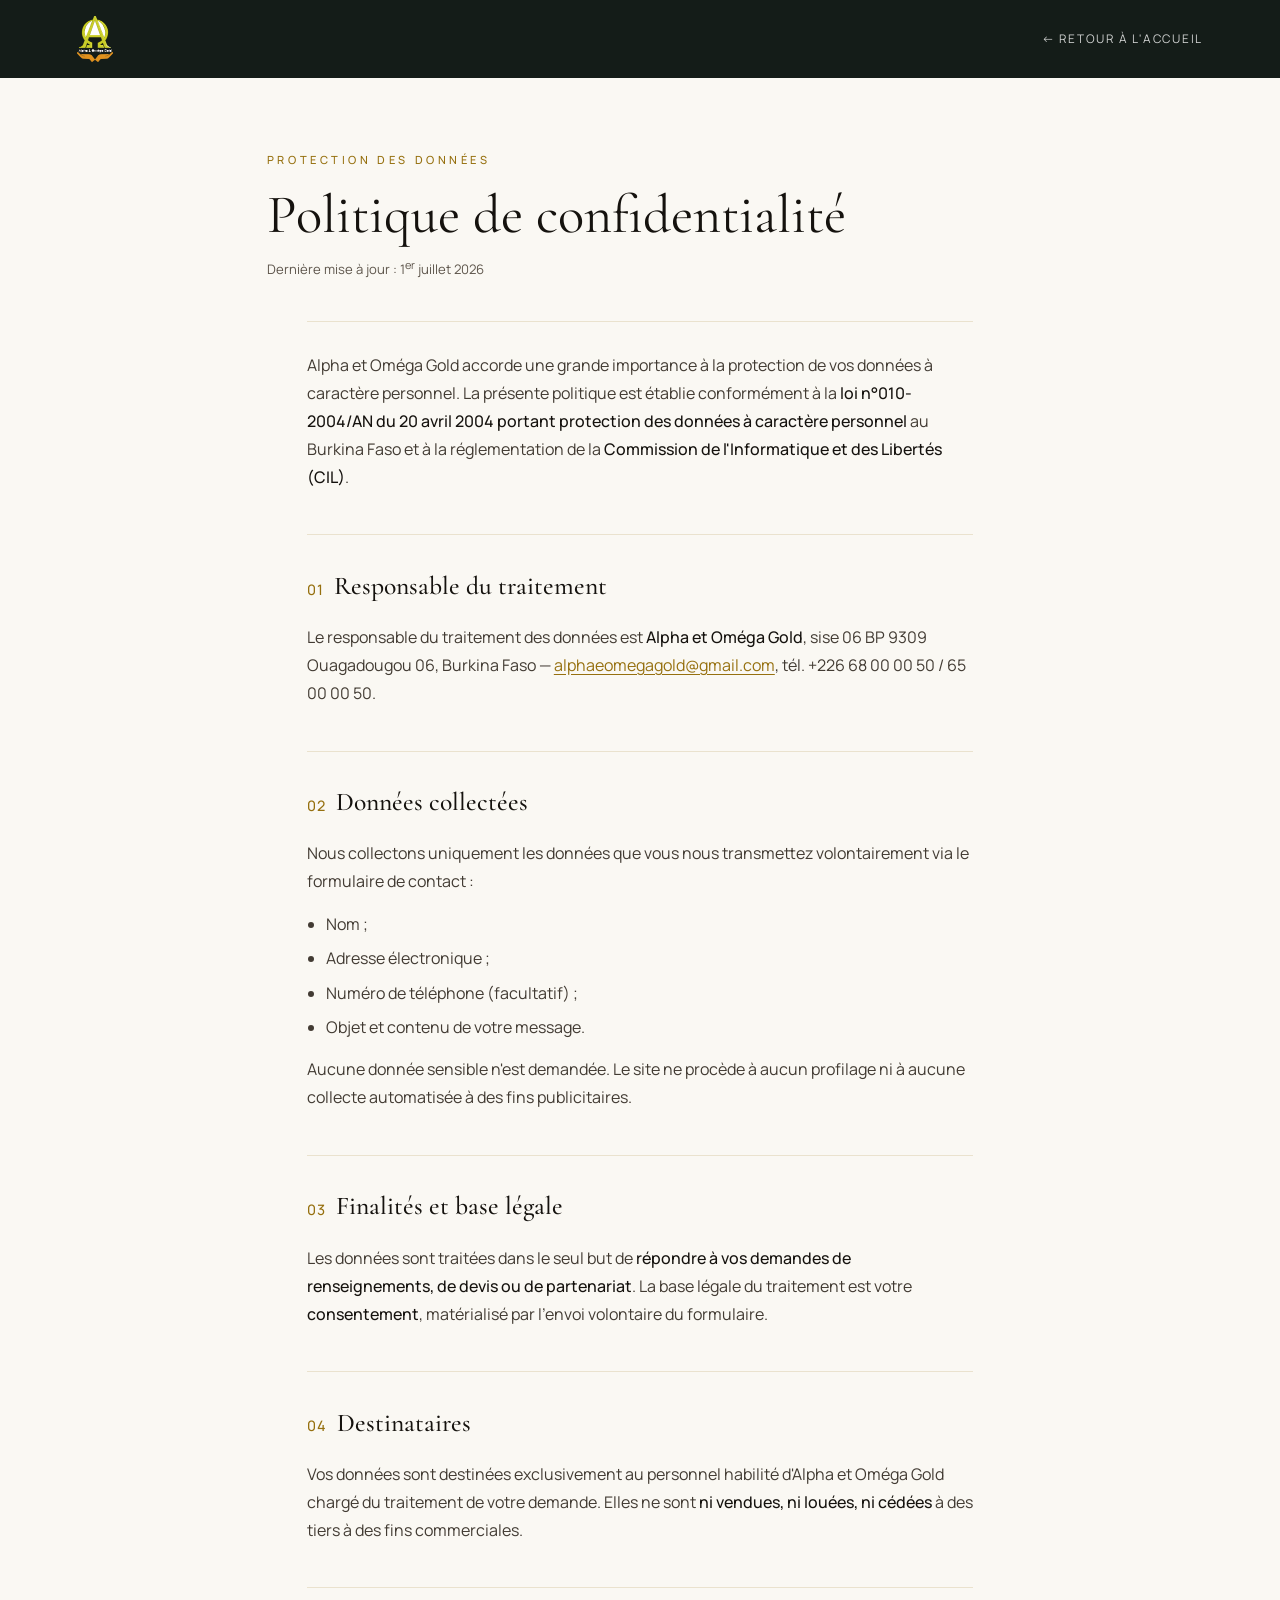
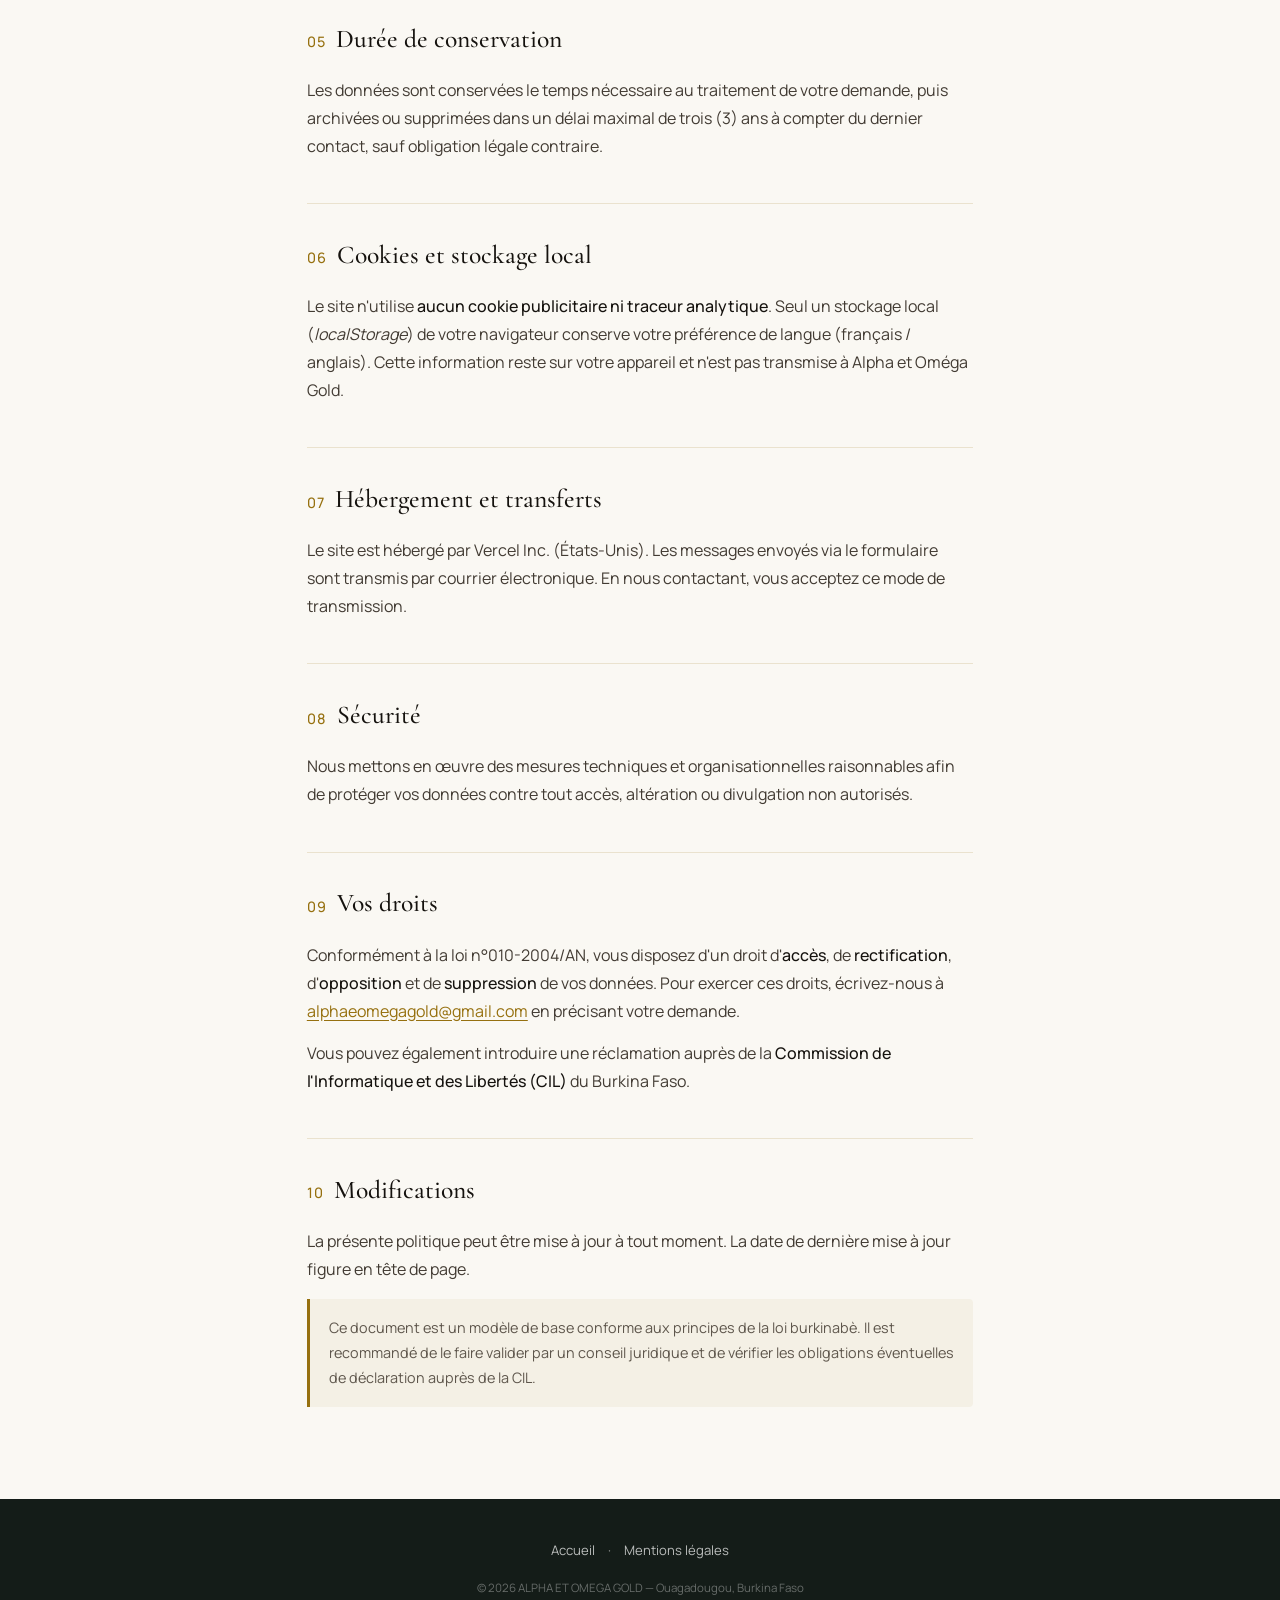
==== confidentialite.html @ 69fea49a "v9.5 — Pages légales (droit BF) + favicon officiel - Favicon aux couleurs de marque à partir du mono" ====
<!DOCTYPE html>
<html lang="fr">
<head>
<meta charset="UTF-8">
<meta name="viewport" content="width=device-width,initial-scale=1">
<meta name="theme-color" content="#141c18">
<title>Politique de confidentialité — ALPHA ET OMEGA GOLD</title>
<meta name="description" content="Politique de confidentialité et protection des données personnelles d'Alpha & Oméga Gold, conforme à la loi n°010-2004/AN du Burkina Faso.">
<meta name="robots" content="index,follow">
<link rel="canonical" href="https://omegagold.vercel.app/confidentialite">
<link rel="icon" href="assets/favicon.ico" sizes="any">
<link rel="icon" type="image/png" sizes="32x32" href="assets/favicon-32.png">
<link rel="apple-touch-icon" href="assets/apple-touch-icon.png">
<link rel="preconnect" href="https://fonts.googleapis.com"><link rel="preconnect" href="https://fonts.gstatic.com" crossorigin>
<link href="https://fonts.googleapis.com/css2?family=Cormorant+Garamond:ital,wght@0,400;0,500;1,400&family=Italiana&family=Manrope:wght@400;500&display=swap" rel="stylesheet">
<style>
:root{--bg:#faf8f3;--dark:#141c18;--gold:#96700f;--gold-l:#caa03a;--w:#15120e;--g:#423b33;--gd:#5e564c;--b:rgba(150,112,15,.16);--se:'Cormorant Garamond',Georgia,serif;--di:'Italiana',Georgia,serif;--bo:'Manrope',system-ui,sans-serif}
*,*::before,*::after{margin:0;padding:0;box-sizing:border-box}
body{background:var(--bg);color:var(--w);font-family:var(--bo);font-weight:400;line-height:1.75;-webkit-font-smoothing:antialiased}
a{color:var(--gold);text-underline-offset:3px}a:hover{color:var(--gold-l)}
img{max-width:100%;display:block}
.topbar{background:var(--dark);display:flex;align-items:center;justify-content:space-between;padding:1rem 6%;position:sticky;top:0;z-index:10}
.topbar .logo img{height:46px;width:auto;display:block}
.topbar .home{color:rgba(255,255,255,.8);text-decoration:none;font-size:.74rem;letter-spacing:.15em;text-transform:uppercase}
.topbar .home:hover{color:var(--gold-l)}
.head{padding:4.5rem 6% 2.5rem;max-width:900px;margin:0 auto}
.eyebrow{font-size:.7rem;letter-spacing:.32em;text-transform:uppercase;color:var(--gold);font-weight:500;margin-bottom:1rem}
h1{font-family:var(--se);font-weight:400;font-size:clamp(2.2rem,5vw,3.4rem);line-height:1.1;margin-bottom:.6rem}
.updated{font-size:.82rem;color:var(--gd)}
main{max-width:820px;margin:0 auto;padding:0 6% 4rem}
section{padding:1.8rem 0;border-top:1px solid var(--b)}
h2{font-family:var(--se);font-weight:500;font-size:1.6rem;margin-bottom:.9rem;color:var(--w)}
h2 .n{color:var(--gold);font-size:.9rem;font-family:var(--bo);letter-spacing:.1em;margin-right:.6rem;vertical-align:middle}
p{margin-bottom:.9rem;color:var(--g)}
ul{margin:.4rem 0 .9rem 1.2rem;color:var(--g)}li{margin-bottom:.4rem}
strong{color:var(--w);font-weight:500}
.dl{list-style:none;margin:0}.dl li{margin-bottom:.5rem}.dl b{color:var(--w);font-weight:500;display:inline-block;min-width:180px}
.note{background:rgba(150,112,15,.06);border-left:3px solid var(--gold);padding:1rem 1.2rem;font-size:.9rem;color:var(--gd);border-radius:0 4px 4px 0;margin-top:1rem}
footer{background:var(--dark);color:rgba(255,255,255,.55);padding:2.5rem 6%;text-align:center;font-size:.82rem}
footer a{color:rgba(255,255,255,.7);text-decoration:none;margin:0 .6rem}footer a:hover{color:var(--gold-l)}
footer .cop{margin-top:1rem;font-size:.72rem;color:rgba(255,255,255,.35)}
@media(max-width:600px){.dl b{min-width:auto;display:block}}
</style>
</head>
<body>
<div class="topbar">
  <a href="/" class="logo" aria-label="Accueil"><img src="assets/logo-light.png" alt="Alpha & Oméga Gold"></a>
  <a href="/" class="home">← Retour à l'accueil</a>
</div>

<div class="head">
  <div class="eyebrow">Protection des données</div>
  <h1>Politique de confidentialité</h1>
  <div class="updated">Dernière mise à jour : 1<sup>er</sup> juillet 2026</div>
</div>

<main>
  <section>
    <p>Alpha et Oméga Gold accorde une grande importance à la protection de vos données à caractère personnel. La présente politique est établie conformément à la <strong>loi n°010-2004/AN du 20 avril 2004 portant protection des données à caractère personnel</strong> au Burkina Faso et à la réglementation de la <strong>Commission de l'Informatique et des Libertés (CIL)</strong>.</p>
  </section>

  <section>
    <h2><span class="n">01</span>Responsable du traitement</h2>
    <p>Le responsable du traitement des données est <strong>Alpha et Oméga Gold</strong>, sise 06 BP 9309 Ouagadougou 06, Burkina Faso — <a href="mailto:alphaeomegagold@gmail.com">alphaeomegagold@gmail.com</a>, tél. +226 68 00 00 50 / 65 00 00 50.</p>
  </section>

  <section>
    <h2><span class="n">02</span>Données collectées</h2>
    <p>Nous collectons uniquement les données que vous nous transmettez volontairement via le formulaire de contact :</p>
    <ul>
      <li>Nom ;</li>
      <li>Adresse électronique ;</li>
      <li>Numéro de téléphone (facultatif) ;</li>
      <li>Objet et contenu de votre message.</li>
    </ul>
    <p>Aucune donnée sensible n'est demandée. Le site ne procède à aucun profilage ni à aucune collecte automatisée à des fins publicitaires.</p>
  </section>

  <section>
    <h2><span class="n">03</span>Finalités et base légale</h2>
    <p>Les données sont traitées dans le seul but de <strong>répondre à vos demandes de renseignements, de devis ou de partenariat</strong>. La base légale du traitement est votre <strong>consentement</strong>, matérialisé par l'envoi volontaire du formulaire.</p>
  </section>

  <section>
    <h2><span class="n">04</span>Destinataires</h2>
    <p>Vos données sont destinées exclusivement au personnel habilité d'Alpha et Oméga Gold chargé du traitement de votre demande. Elles ne sont <strong>ni vendues, ni louées, ni cédées</strong> à des tiers à des fins commerciales.</p>
  </section>

  <section>
    <h2><span class="n">05</span>Durée de conservation</h2>
    <p>Les données sont conservées le temps nécessaire au traitement de votre demande, puis archivées ou supprimées dans un délai maximal de trois (3) ans à compter du dernier contact, sauf obligation légale contraire.</p>
  </section>

  <section>
    <h2><span class="n">06</span>Cookies et stockage local</h2>
    <p>Le site n'utilise <strong>aucun cookie publicitaire ni traceur analytique</strong>. Seul un stockage local (<em>localStorage</em>) de votre navigateur conserve votre préférence de langue (français / anglais). Cette information reste sur votre appareil et n'est pas transmise à Alpha et Oméga Gold.</p>
  </section>

  <section>
    <h2><span class="n">07</span>Hébergement et transferts</h2>
    <p>Le site est hébergé par Vercel Inc. (États-Unis). Les messages envoyés via le formulaire sont transmis par courrier électronique. En nous contactant, vous acceptez ce mode de transmission.</p>
  </section>

  <section>
    <h2><span class="n">08</span>Sécurité</h2>
    <p>Nous mettons en œuvre des mesures techniques et organisationnelles raisonnables afin de protéger vos données contre tout accès, altération ou divulgation non autorisés.</p>
  </section>

  <section>
    <h2><span class="n">09</span>Vos droits</h2>
    <p>Conformément à la loi n°010-2004/AN, vous disposez d'un droit d'<strong>accès</strong>, de <strong>rectification</strong>, d'<strong>opposition</strong> et de <strong>suppression</strong> de vos données. Pour exercer ces droits, écrivez-nous à <a href="mailto:alphaeomegagold@gmail.com">alphaeomegagold@gmail.com</a> en précisant votre demande.</p>
    <p>Vous pouvez également introduire une réclamation auprès de la <strong>Commission de l'Informatique et des Libertés (CIL)</strong> du Burkina Faso.</p>
  </section>

  <section>
    <h2><span class="n">10</span>Modifications</h2>
    <p>La présente politique peut être mise à jour à tout moment. La date de dernière mise à jour figure en tête de page.</p>
    <div class="note">Ce document est un modèle de base conforme aux principes de la loi burkinabè. Il est recommandé de le faire valider par un conseil juridique et de vérifier les obligations éventuelles de déclaration auprès de la CIL.</div>
  </section>
</main>

<footer>
  <div><a href="/">Accueil</a> · <a href="/mentions-legales.html">Mentions légales</a></div>
  <div class="cop">© <span id="yr">2026</span> ALPHA ET OMEGA GOLD — Ouagadougou, Burkina Faso</div>
</footer>
<script>document.getElementById('yr').textContent=new Date().getFullYear()</script>
</body>
</html>
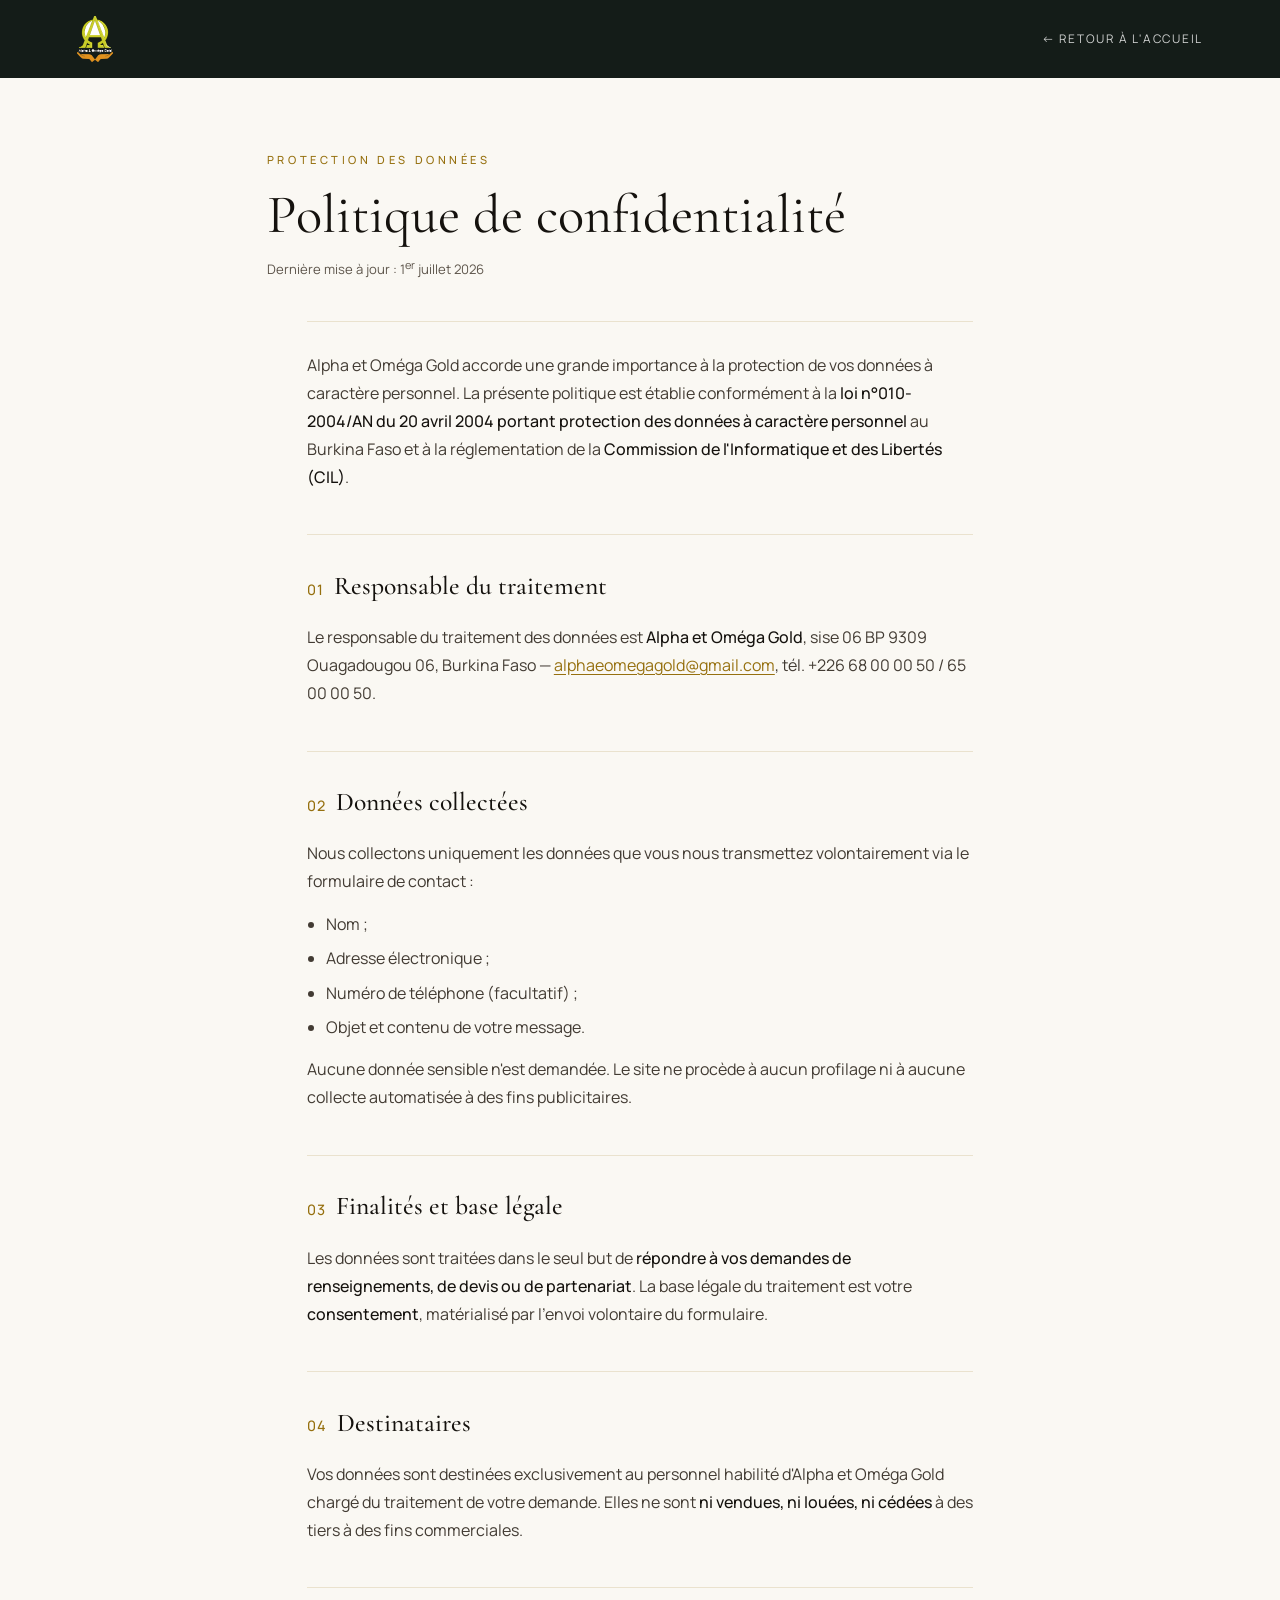
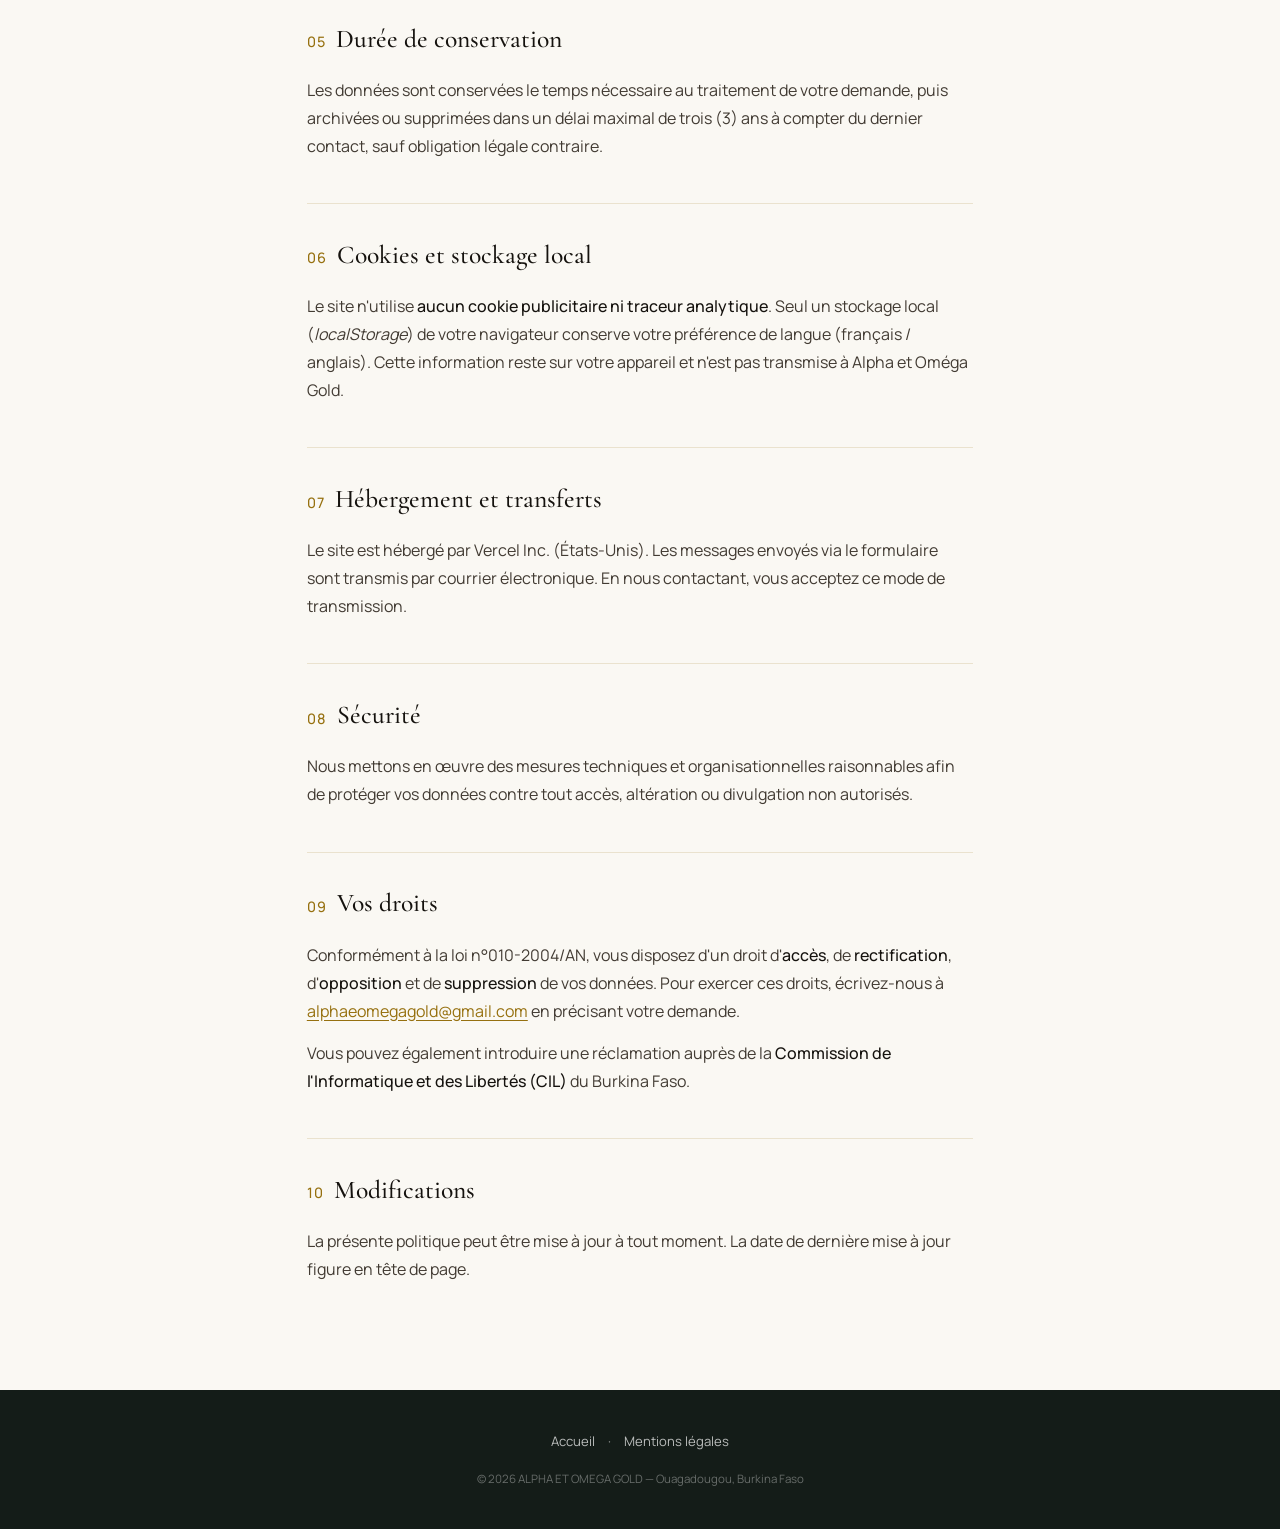
==== commit 3e05ca7c: "v9.6 — Retrait de la note "modèle de base" sur la page confidentialité Co-Authored-By: Claude Opus 4" ====
--- a/confidentialite.html
+++ b/confidentialite.html
@@ -115,7 +115,6 @@
   <section>
     <h2><span class="n">10</span>Modifications</h2>
     <p>La présente politique peut être mise à jour à tout moment. La date de dernière mise à jour figure en tête de page.</p>
-    <div class="note">Ce document est un modèle de base conforme aux principes de la loi burkinabè. Il est recommandé de le faire valider par un conseil juridique et de vérifier les obligations éventuelles de déclaration auprès de la CIL.</div>
   </section>
 </main>
 
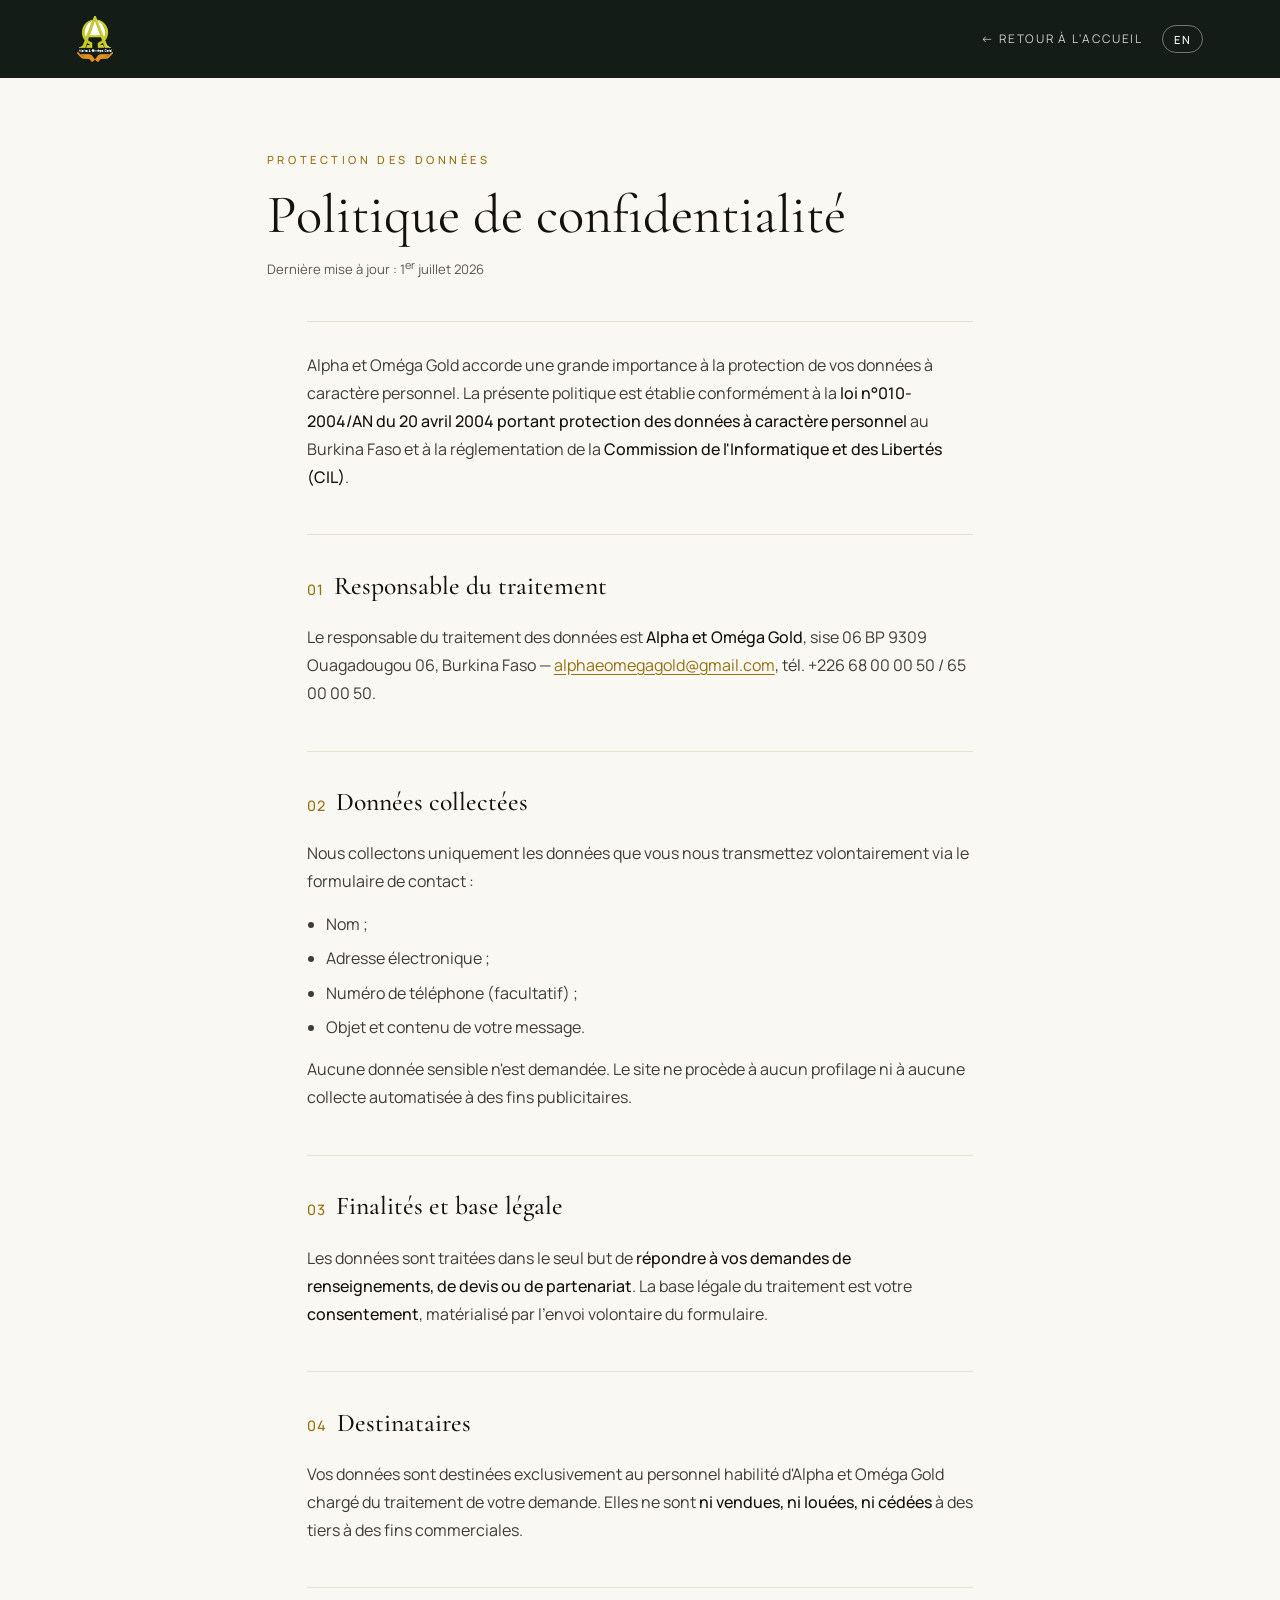
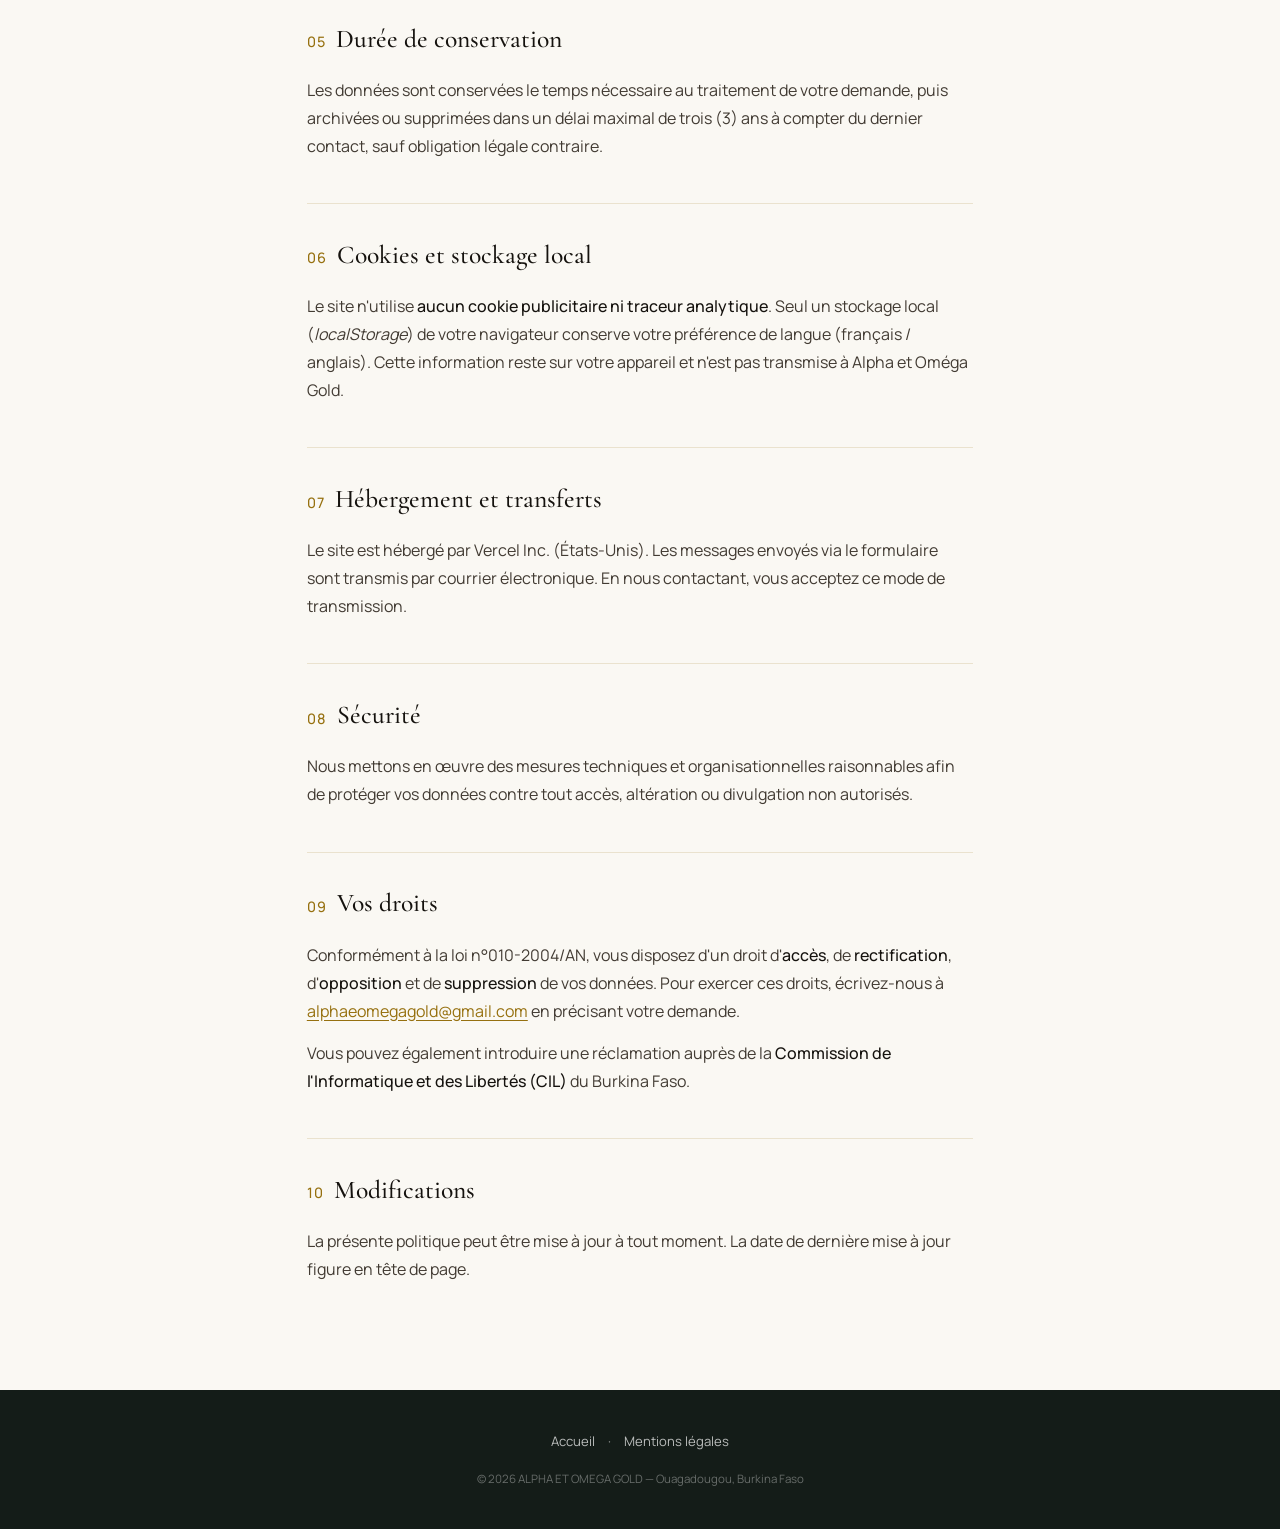
==== commit 2be81eab: "v10.2 — Pages légales bilingues FR/EN - Mentions légales et Politique de confidentialité disponibles" ====
--- a/confidentialite.html
+++ b/confidentialite.html
@@ -16,13 +16,17 @@
 <style>
 :root{--bg:#faf8f3;--dark:#141c18;--gold:#96700f;--gold-l:#caa03a;--w:#15120e;--g:#423b33;--gd:#5e564c;--b:rgba(150,112,15,.16);--se:'Cormorant Garamond',Georgia,serif;--di:'Italiana',Georgia,serif;--bo:'Manrope',system-ui,sans-serif}
 *,*::before,*::after{margin:0;padding:0;box-sizing:border-box}
+[hidden]{display:none!important}
 body{background:var(--bg);color:var(--w);font-family:var(--bo);font-weight:400;line-height:1.75;-webkit-font-smoothing:antialiased}
 a{color:var(--gold);text-underline-offset:3px}a:hover{color:var(--gold-l)}
 img{max-width:100%;display:block}
-.topbar{background:var(--dark);display:flex;align-items:center;justify-content:space-between;padding:1rem 6%;position:sticky;top:0;z-index:10}
+.topbar{background:var(--dark);display:flex;align-items:center;justify-content:space-between;padding:1rem 6%;position:sticky;top:0;z-index:10;gap:1rem;flex-wrap:wrap}
 .topbar .logo img{height:46px;width:auto;display:block}
+.tb-right{display:flex;align-items:center;gap:1.2rem}
 .topbar .home{color:rgba(255,255,255,.8);text-decoration:none;font-size:.74rem;letter-spacing:.15em;text-transform:uppercase}
 .topbar .home:hover{color:var(--gold-l)}
+.lang-switch{border:1px solid rgba(255,255,255,.4);background:transparent;color:#fff;font-family:var(--bo);font-size:.7rem;letter-spacing:.12em;font-weight:500;padding:.35rem .7rem;border-radius:20px;cursor:pointer;text-transform:uppercase;transition:all .3s}
+.lang-switch:hover{background:var(--gold);border-color:var(--gold)}
 .head{padding:4.5rem 6% 2.5rem;max-width:900px;margin:0 auto}
 .eyebrow{font-size:.7rem;letter-spacing:.32em;text-transform:uppercase;color:var(--gold);font-weight:500;margin-bottom:1rem}
 h1{font-family:var(--se);font-weight:400;font-size:clamp(2.2rem,5vw,3.4rem);line-height:1.1;margin-bottom:.6rem}
@@ -35,7 +39,6 @@
 ul{margin:.4rem 0 .9rem 1.2rem;color:var(--g)}li{margin-bottom:.4rem}
 strong{color:var(--w);font-weight:500}
 .dl{list-style:none;margin:0}.dl li{margin-bottom:.5rem}.dl b{color:var(--w);font-weight:500;display:inline-block;min-width:180px}
-.note{background:rgba(150,112,15,.06);border-left:3px solid var(--gold);padding:1rem 1.2rem;font-size:.9rem;color:var(--gd);border-radius:0 4px 4px 0;margin-top:1rem}
 footer{background:var(--dark);color:rgba(255,255,255,.55);padding:2.5rem 6%;text-align:center;font-size:.82rem}
 footer a{color:rgba(255,255,255,.7);text-decoration:none;margin:0 .6rem}footer a:hover{color:var(--gold-l)}
 footer .cop{margin-top:1rem;font-size:.72rem;color:rgba(255,255,255,.35)}
@@ -45,83 +48,157 @@
 <body>
 <div class="topbar">
   <a href="/" class="logo" aria-label="Accueil"><img src="assets/logo-light.png" alt="Alpha & Oméga Gold"></a>
-  <a href="/" class="home">← Retour à l'accueil</a>
+  <div class="tb-right">
+    <a href="/" class="home" data-fr="← Retour à l'accueil" data-en="← Back to home">← Retour à l'accueil</a>
+    <button class="lang-switch" id="langBtn" aria-label="Changer de langue">EN</button>
+  </div>
 </div>
 
-<div class="head">
-  <div class="eyebrow">Protection des données</div>
-  <h1>Politique de confidentialité</h1>
-  <div class="updated">Dernière mise à jour : 1<sup>er</sup> juillet 2026</div>
+<!-- FRANÇAIS -->
+<div data-lang="fr">
+  <div class="head">
+    <div class="eyebrow">Protection des données</div>
+    <h1>Politique de confidentialité</h1>
+    <div class="updated">Dernière mise à jour : 1<sup>er</sup> juillet 2026</div>
+  </div>
+  <main>
+    <section>
+      <p>Alpha et Oméga Gold accorde une grande importance à la protection de vos données à caractère personnel. La présente politique est établie conformément à la <strong>loi n°010-2004/AN du 20 avril 2004 portant protection des données à caractère personnel</strong> au Burkina Faso et à la réglementation de la <strong>Commission de l'Informatique et des Libertés (CIL)</strong>.</p>
+    </section>
+    <section>
+      <h2><span class="n">01</span>Responsable du traitement</h2>
+      <p>Le responsable du traitement des données est <strong>Alpha et Oméga Gold</strong>, sise 06 BP 9309 Ouagadougou 06, Burkina Faso — <a href="mailto:alphaeomegagold@gmail.com">alphaeomegagold@gmail.com</a>, tél. +226 68 00 00 50 / 65 00 00 50.</p>
+    </section>
+    <section>
+      <h2><span class="n">02</span>Données collectées</h2>
+      <p>Nous collectons uniquement les données que vous nous transmettez volontairement via le formulaire de contact :</p>
+      <ul>
+        <li>Nom ;</li>
+        <li>Adresse électronique ;</li>
+        <li>Numéro de téléphone (facultatif) ;</li>
+        <li>Objet et contenu de votre message.</li>
+      </ul>
+      <p>Aucune donnée sensible n'est demandée. Le site ne procède à aucun profilage ni à aucune collecte automatisée à des fins publicitaires.</p>
+    </section>
+    <section>
+      <h2><span class="n">03</span>Finalités et base légale</h2>
+      <p>Les données sont traitées dans le seul but de <strong>répondre à vos demandes de renseignements, de devis ou de partenariat</strong>. La base légale du traitement est votre <strong>consentement</strong>, matérialisé par l'envoi volontaire du formulaire.</p>
+    </section>
+    <section>
+      <h2><span class="n">04</span>Destinataires</h2>
+      <p>Vos données sont destinées exclusivement au personnel habilité d'Alpha et Oméga Gold chargé du traitement de votre demande. Elles ne sont <strong>ni vendues, ni louées, ni cédées</strong> à des tiers à des fins commerciales.</p>
+    </section>
+    <section>
+      <h2><span class="n">05</span>Durée de conservation</h2>
+      <p>Les données sont conservées le temps nécessaire au traitement de votre demande, puis archivées ou supprimées dans un délai maximal de trois (3) ans à compter du dernier contact, sauf obligation légale contraire.</p>
+    </section>
+    <section>
+      <h2><span class="n">06</span>Cookies et stockage local</h2>
+      <p>Le site n'utilise <strong>aucun cookie publicitaire ni traceur analytique</strong>. Seul un stockage local (<em>localStorage</em>) de votre navigateur conserve votre préférence de langue (français / anglais). Cette information reste sur votre appareil et n'est pas transmise à Alpha et Oméga Gold.</p>
+    </section>
+    <section>
+      <h2><span class="n">07</span>Hébergement et transferts</h2>
+      <p>Le site est hébergé par Vercel Inc. (États-Unis). Les messages envoyés via le formulaire sont transmis par courrier électronique. En nous contactant, vous acceptez ce mode de transmission.</p>
+    </section>
+    <section>
+      <h2><span class="n">08</span>Sécurité</h2>
+      <p>Nous mettons en œuvre des mesures techniques et organisationnelles raisonnables afin de protéger vos données contre tout accès, altération ou divulgation non autorisés.</p>
+    </section>
+    <section>
+      <h2><span class="n">09</span>Vos droits</h2>
+      <p>Conformément à la loi n°010-2004/AN, vous disposez d'un droit d'<strong>accès</strong>, de <strong>rectification</strong>, d'<strong>opposition</strong> et de <strong>suppression</strong> de vos données. Pour exercer ces droits, écrivez-nous à <a href="mailto:alphaeomegagold@gmail.com">alphaeomegagold@gmail.com</a> en précisant votre demande.</p>
+      <p>Vous pouvez également introduire une réclamation auprès de la <strong>Commission de l'Informatique et des Libertés (CIL)</strong> du Burkina Faso.</p>
+    </section>
+    <section>
+      <h2><span class="n">10</span>Modifications</h2>
+      <p>La présente politique peut être mise à jour à tout moment. La date de dernière mise à jour figure en tête de page.</p>
+    </section>
+  </main>
 </div>
 
-<main>
-  <section>
-    <p>Alpha et Oméga Gold accorde une grande importance à la protection de vos données à caractère personnel. La présente politique est établie conformément à la <strong>loi n°010-2004/AN du 20 avril 2004 portant protection des données à caractère personnel</strong> au Burkina Faso et à la réglementation de la <strong>Commission de l'Informatique et des Libertés (CIL)</strong>.</p>
-  </section>
-
-  <section>
-    <h2><span class="n">01</span>Responsable du traitement</h2>
-    <p>Le responsable du traitement des données est <strong>Alpha et Oméga Gold</strong>, sise 06 BP 9309 Ouagadougou 06, Burkina Faso — <a href="mailto:alphaeomegagold@gmail.com">alphaeomegagold@gmail.com</a>, tél. +226 68 00 00 50 / 65 00 00 50.</p>
-  </section>
-
-  <section>
-    <h2><span class="n">02</span>Données collectées</h2>
-    <p>Nous collectons uniquement les données que vous nous transmettez volontairement via le formulaire de contact :</p>
-    <ul>
-      <li>Nom ;</li>
-      <li>Adresse électronique ;</li>
-      <li>Numéro de téléphone (facultatif) ;</li>
-      <li>Objet et contenu de votre message.</li>
-    </ul>
-    <p>Aucune donnée sensible n'est demandée. Le site ne procède à aucun profilage ni à aucune collecte automatisée à des fins publicitaires.</p>
-  </section>
-
-  <section>
-    <h2><span class="n">03</span>Finalités et base légale</h2>
-    <p>Les données sont traitées dans le seul but de <strong>répondre à vos demandes de renseignements, de devis ou de partenariat</strong>. La base légale du traitement est votre <strong>consentement</strong>, matérialisé par l'envoi volontaire du formulaire.</p>
-  </section>
-
-  <section>
-    <h2><span class="n">04</span>Destinataires</h2>
-    <p>Vos données sont destinées exclusivement au personnel habilité d'Alpha et Oméga Gold chargé du traitement de votre demande. Elles ne sont <strong>ni vendues, ni louées, ni cédées</strong> à des tiers à des fins commerciales.</p>
-  </section>
-
-  <section>
-    <h2><span class="n">05</span>Durée de conservation</h2>
-    <p>Les données sont conservées le temps nécessaire au traitement de votre demande, puis archivées ou supprimées dans un délai maximal de trois (3) ans à compter du dernier contact, sauf obligation légale contraire.</p>
-  </section>
-
-  <section>
-    <h2><span class="n">06</span>Cookies et stockage local</h2>
-    <p>Le site n'utilise <strong>aucun cookie publicitaire ni traceur analytique</strong>. Seul un stockage local (<em>localStorage</em>) de votre navigateur conserve votre préférence de langue (français / anglais). Cette information reste sur votre appareil et n'est pas transmise à Alpha et Oméga Gold.</p>
-  </section>
-
-  <section>
-    <h2><span class="n">07</span>Hébergement et transferts</h2>
-    <p>Le site est hébergé par Vercel Inc. (États-Unis). Les messages envoyés via le formulaire sont transmis par courrier électronique. En nous contactant, vous acceptez ce mode de transmission.</p>
-  </section>
-
-  <section>
-    <h2><span class="n">08</span>Sécurité</h2>
-    <p>Nous mettons en œuvre des mesures techniques et organisationnelles raisonnables afin de protéger vos données contre tout accès, altération ou divulgation non autorisés.</p>
-  </section>
-
-  <section>
-    <h2><span class="n">09</span>Vos droits</h2>
-    <p>Conformément à la loi n°010-2004/AN, vous disposez d'un droit d'<strong>accès</strong>, de <strong>rectification</strong>, d'<strong>opposition</strong> et de <strong>suppression</strong> de vos données. Pour exercer ces droits, écrivez-nous à <a href="mailto:alphaeomegagold@gmail.com">alphaeomegagold@gmail.com</a> en précisant votre demande.</p>
-    <p>Vous pouvez également introduire une réclamation auprès de la <strong>Commission de l'Informatique et des Libertés (CIL)</strong> du Burkina Faso.</p>
-  </section>
-
-  <section>
-    <h2><span class="n">10</span>Modifications</h2>
-    <p>La présente politique peut être mise à jour à tout moment. La date de dernière mise à jour figure en tête de page.</p>
-  </section>
-</main>
+<!-- ENGLISH -->
+<div data-lang="en" hidden>
+  <div class="head">
+    <div class="eyebrow">Data protection</div>
+    <h1>Privacy policy</h1>
+    <div class="updated">Last updated: July 1, 2026</div>
+  </div>
+  <main>
+    <section>
+      <p>Alpha et Oméga Gold attaches great importance to the protection of your personal data. This policy is established in accordance with <strong>law n°010-2004/AN of 20 April 2004 on the protection of personal data</strong> in Burkina Faso and with the regulations of the <strong>Commission de l'Informatique et des Libertés (CIL)</strong>.</p>
+    </section>
+    <section>
+      <h2><span class="n">01</span>Data controller</h2>
+      <p>The data controller is <strong>Alpha et Oméga Gold</strong>, located at 06 BP 9309 Ouagadougou 06, Burkina Faso — <a href="mailto:alphaeomegagold@gmail.com">alphaeomegagold@gmail.com</a>, phone +226 68 00 00 50 / 65 00 00 50.</p>
+    </section>
+    <section>
+      <h2><span class="n">02</span>Data collected</h2>
+      <p>We only collect the data you voluntarily provide via the contact form:</p>
+      <ul>
+        <li>Name;</li>
+        <li>Email address;</li>
+        <li>Phone number (optional);</li>
+        <li>Subject and content of your message.</li>
+      </ul>
+      <p>No sensitive data is requested. The site does not carry out any profiling or automated collection for advertising purposes.</p>
+    </section>
+    <section>
+      <h2><span class="n">03</span>Purposes and legal basis</h2>
+      <p>The data is processed for the sole purpose of <strong>responding to your requests for information, quotes or partnership</strong>. The legal basis for processing is your <strong>consent</strong>, expressed by voluntarily submitting the form.</p>
+    </section>
+    <section>
+      <h2><span class="n">04</span>Recipients</h2>
+      <p>Your data is intended exclusively for the authorised staff of Alpha et Oméga Gold responsible for handling your request. It is <strong>neither sold, rented, nor transferred</strong> to third parties for commercial purposes.</p>
+    </section>
+    <section>
+      <h2><span class="n">05</span>Retention period</h2>
+      <p>The data is kept for as long as necessary to process your request, then archived or deleted within a maximum of three (3) years from the last contact, unless otherwise required by law.</p>
+    </section>
+    <section>
+      <h2><span class="n">06</span>Cookies and local storage</h2>
+      <p>The site uses <strong>no advertising cookies or analytics trackers</strong>. Only local storage (<em>localStorage</em>) in your browser keeps your language preference (French / English). This information stays on your device and is not sent to Alpha et Oméga Gold.</p>
+    </section>
+    <section>
+      <h2><span class="n">07</span>Hosting and transfers</h2>
+      <p>The site is hosted by Vercel Inc. (United States). Messages sent via the form are transmitted by email. By contacting us, you accept this method of transmission.</p>
+    </section>
+    <section>
+      <h2><span class="n">08</span>Security</h2>
+      <p>We implement reasonable technical and organisational measures to protect your data against any unauthorised access, alteration or disclosure.</p>
+    </section>
+    <section>
+      <h2><span class="n">09</span>Your rights</h2>
+      <p>In accordance with law n°010-2004/AN, you have the right to <strong>access</strong>, <strong>rectify</strong>, <strong>object to</strong> and <strong>delete</strong> your data. To exercise these rights, write to us at <a href="mailto:alphaeomegagold@gmail.com">alphaeomegagold@gmail.com</a>, specifying your request.</p>
+      <p>You may also file a complaint with the <strong>Commission de l'Informatique et des Libertés (CIL)</strong> of Burkina Faso.</p>
+    </section>
+    <section>
+      <h2><span class="n">10</span>Changes</h2>
+      <p>This policy may be updated at any time. The last update date is shown at the top of the page.</p>
+    </section>
+  </main>
+</div>
 
 <footer>
-  <div><a href="/">Accueil</a> · <a href="/mentions-legales.html">Mentions légales</a></div>
+  <div><a href="/" data-fr="Accueil" data-en="Home">Accueil</a> · <a href="/mentions-legales.html" data-fr="Mentions légales" data-en="Legal notice">Mentions légales</a></div>
   <div class="cop">© <span id="yr">2026</span> ALPHA ET OMEGA GOLD — Ouagadougou, Burkina Faso</div>
 </footer>
-<script>document.getElementById('yr').textContent=new Date().getFullYear()</script>
+<script>
+(function(){
+  var KEY='aog_lang', T={fr:"Politique de confidentialité — ALPHA ET OMEGA GOLD",en:"Privacy policy — ALPHA ET OMEGA GOLD"};
+  var btn=document.getElementById('langBtn');
+  var lang=(function(){try{return localStorage.getItem(KEY)==='en'?'en':'fr';}catch(e){return 'fr';}})();
+  function apply(l){
+    lang=l; try{localStorage.setItem(KEY,l);}catch(e){}
+    document.documentElement.lang=l;
+    document.querySelectorAll('[data-lang]').forEach(function(el){el.hidden=(el.getAttribute('data-lang')!==l);});
+    document.querySelectorAll('[data-fr]').forEach(function(el){el.textContent=el.getAttribute('data-'+l);});
+    if(btn)btn.textContent=(l==='fr')?'EN':'FR';
+    document.title=T[l];
+  }
+  if(btn)btn.addEventListener('click',function(){apply(lang==='fr'?'en':'fr');});
+  apply(lang);
+  document.getElementById('yr').textContent=new Date().getFullYear();
+})();
+</script>
 </body>
 </html>
